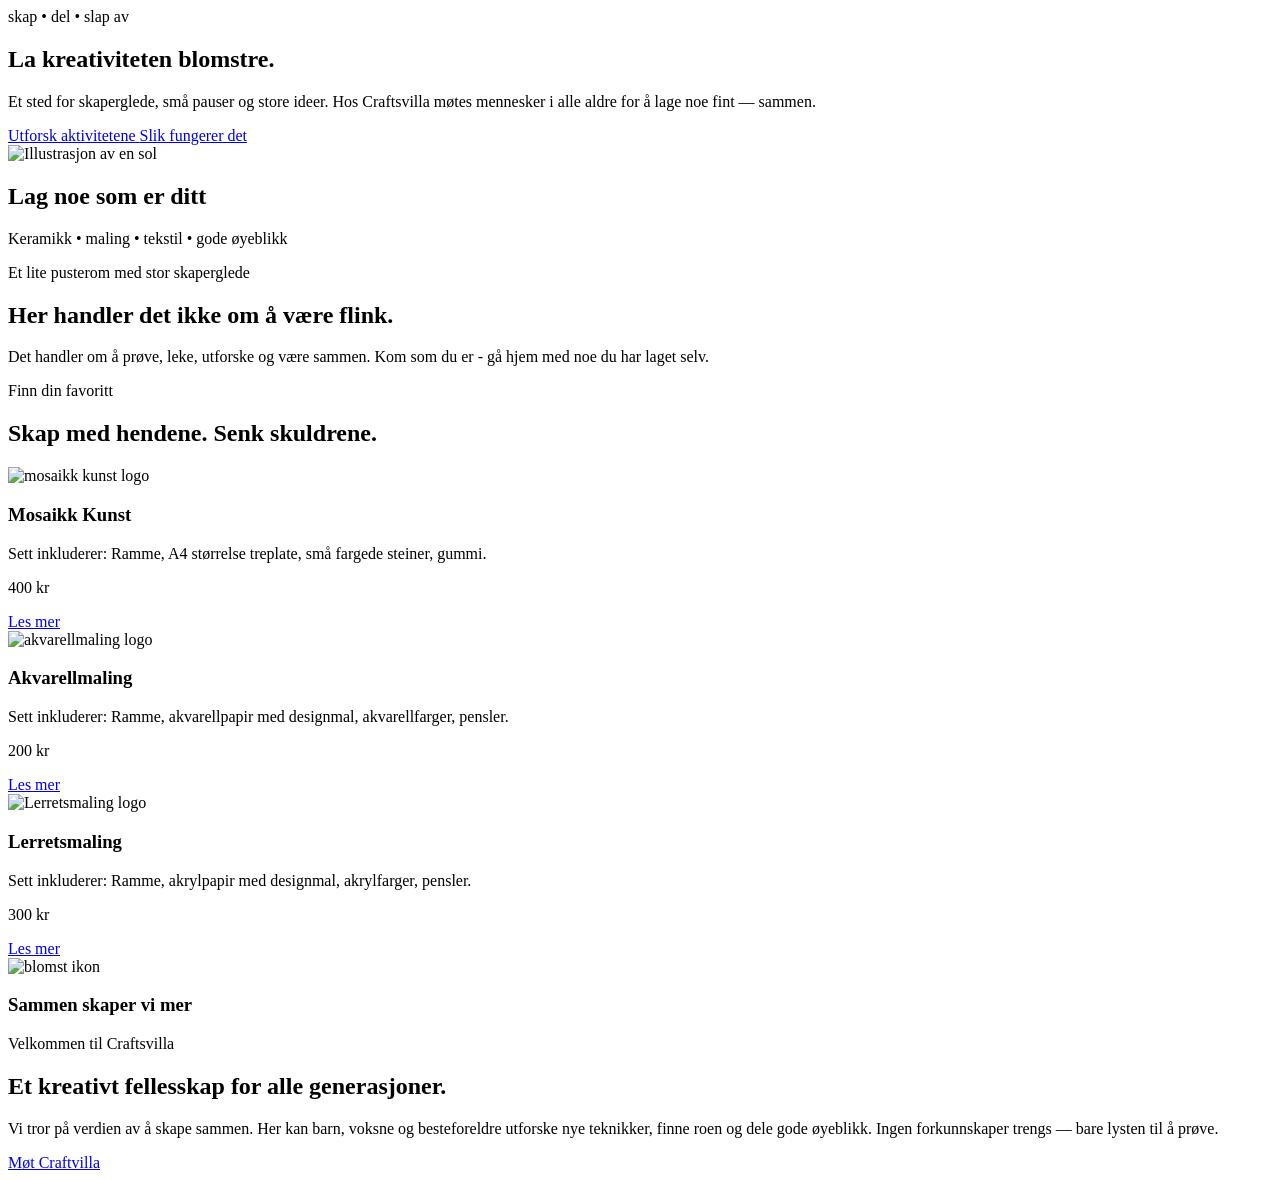
==== index.html @ da7d692d "Img url fix" ====
<!DOCTYPE html>
<html lang="no">

<head>
    <meta charset="UTF-8">
    <meta name="viewport" content="width=device-width, initial-scale=1.0">
    <meta name="description" content="Craftsvilla | Kreativitet, samhold og avslapning.">
    <title>Craftsvilla | Kreativitet, samhold og avslapning.</title>

    <link rel="icon" type="image/png" href="assets/images/icons/favicon-96x96.png" sizes="96x96">
    <link rel="icon" type="image/svg+xml" href="assets/images/icons/favicon.svg">
    <link rel="shortcut icon" href="assets/images/icons/favicon.ico">
    <link rel="apple-touch-icon" sizes="180x180" href="assets/images/icons/apple-touch-icon.png">

    <link rel="preconnect" href="https://fonts.googleapis.com">
    <link rel="preconnect" href="https://fonts.gstatic.com" crossorigin>
    <link
        href="https://fonts.googleapis.com/css2?family=DM+Sans:ital,opsz,wght@0,9..40,100..1000;1,9..40,100..1000&display=swap"
        rel="stylesheet">

    <link rel="stylesheet" href="css/style.css">
    <link rel="stylesheet" href="css/components.css">

    <script src="js/components.js" defer></script>
</head>

<body>

    <div id="header"></div>

    <main class="container">
        <!-- Hero -->
        <section class="hero" id="home">
            <div class="flex-equal gap-28 mb-4">
                <div class="hero-content">
                    <span class="bg-sage p-4 rounded text-13 font-bold text-green uppercase">skap • del • slap av</span>

                    <h1>La kreativiteten
                        blomstre.
                    </h1>
                    <p class="hero-description pb-4">
                        Et sted for skaperglede, små pauser og store ideer. Hos Craftsvilla møtes mennesker i alle aldre
                        for
                        å lage noe fint — sammen.
                    </p>
                    <div class="btn-group ">
                        <a href="#services" class="btn btn-primary mr-4">
                            Utforsk aktivitetene
                        </a>
                        <a href="#about" class="text-underline">
                            Slik fungerer det
                        </a>
                    </div>
                </div>
                <div class="hero-image hero-border rounded bg-sage">
                    <div class="bg-yellow rounded h-full py-10">
                        <div class="circle items-center">
                            <div>
                                <img src="/craftsvilla/assets/images/icons/sun_shape.png" alt="Illustrasjon av en sol"
                                    width="80" height="80">
                            </div>
                        </div>
                        <div class="headline items-center">
                            <h2 class="uppercase">Lag noe som er ditt</h2>
                            <p>Keramikk • maling • tekstil • gode øyeblikk</p>
                        </div>
                    </div>
                </div>
            </div>
        </section>
        <!-- Intro -->
        <section class="bg-green text-white py-10">
            <div class="items-center text-center ">
                <div class="p-14">
                    <p class="text-yellow uppercase text-12 font-bold">Et lite pusterom med stor
                        skaperglede</p>
                    <h2 class="text-white mt-0 pt-0">Her handler det ikke om å være flink.</h2>
                    <p class="text-cream">Det handler om å prøve, leke, utforske og være sammen. Kom som du er - gå hjem
                        med noe du har
                        laget selv.</p>
                </div>
            </div>
        </section>
        <!--Services three col-->
        <section id="services">
            <p class="text-orange font-bold uppercase text-12">Finn din favoritt</p>
            <h2 class="mt-0 pt-0">Skap med hendene. Senk skuldrene. </h2>
            <div class="flex-equal gap-28 mt-8">
                <div class="bg-white rounded p-4">
                    <div class="items-center bg-pink h-56 rounded">
                        <img src="/craftsvilla/assets/images/icons/services1.svg" alt="mosaikk kunst logo">
                    </div>
                    <div class="pb-8">
                        <h3>Mosaikk Kunst </h3>
                        <p class="text-secondary text-14">Sett inkluderer: Ramme, A4 størrelse treplate, små fargede
                            steiner, gummi.</p>
                        <p class="text-13 font-bold">400 kr</p>
                        <a href="#" class="text-orange font-bold text-13">
                            Les mer
                        </a>
                    </div>
                </div>
                <div class="bg-white rounded p-4">
                    <div class="items-center bg-yellow h-56 rounded">
                        <img src="/craftsvilla/assets/images/icons/services2.svg" alt="akvarellmaling logo">
                    </div>
                    <div class="pb-8">
                        <h3>Akvarellmaling </h3>
                        <p class="text-secondary text-14">Sett inkluderer: Ramme, akvarellpapir med designmal,
                            akvarellfarger,
                            pensler.</p>
                        <p class="text-13 font-bold">200 kr</p>
                        <a href="#" class="text-orange font-bold text-13">
                            Les mer
                        </a>
                    </div>
                </div>
                <div class="bg-white rounded p-4">
                    <div class="items-center bg-sage h-56 rounded">
                        <img src="/craftsvilla/assets/images/icons/services3.svg" alt="Lerretsmaling logo">
                    </div>
                    <div class="pb-8">
                        <h3>Lerretsmaling </h3>
                        <p class="text-secondary text-14">Sett inkluderer: Ramme, akrylpapir med designmal, akrylfarger,
                            pensler.</p>
                        <p class="text-14 font-bold">300 kr</p>
                        <a href="#" class="text-orange font-bold text-13">
                            Les mer
                        </a>
                    </div>
                </div>
            </div>
        </section>


        <!--About two col -->
        <section id="about">
            <div class="media-text bg-pink p-12">
                <div class="hero-image bg-yellow rounded items-center">
                    <div class="flower  items-center">
                        <img src="/craftsvilla/assets/images/icons/flower.svg" alt="blomst ikon">
                        <h3 class="uppercase font-bold text-13 text-green">Sammen skaper vi mer</h3>
                    </div>

                </div>
                <div class="hero-content">
                    <p class="uppercase text-orange font-bold text-13">Velkommen til Craftsvilla</p>

                    <h2 class="hero-description">
                        Et kreativt fellesskap
                        for alle generasjoner.
                    </h2>
                    <p class="text-16 text-primary">Vi tror på verdien av å skape sammen. Her kan barn, voksne og
                        besteforeldre utforske nye
                        teknikker, finne roen og dele gode øyeblikk. Ingen forkunnskaper trengs — bare lysten
                        til å prøve.</p>
                    <div class="btn-group mt-4">
                        <a href="#" class="btn btn-secondary">
                            Møt Craftvilla
                        </a>
                    </div>
                </div>

            </div>
        </section>


    </main>
    <div id="footer"></div>

</body>

</html>
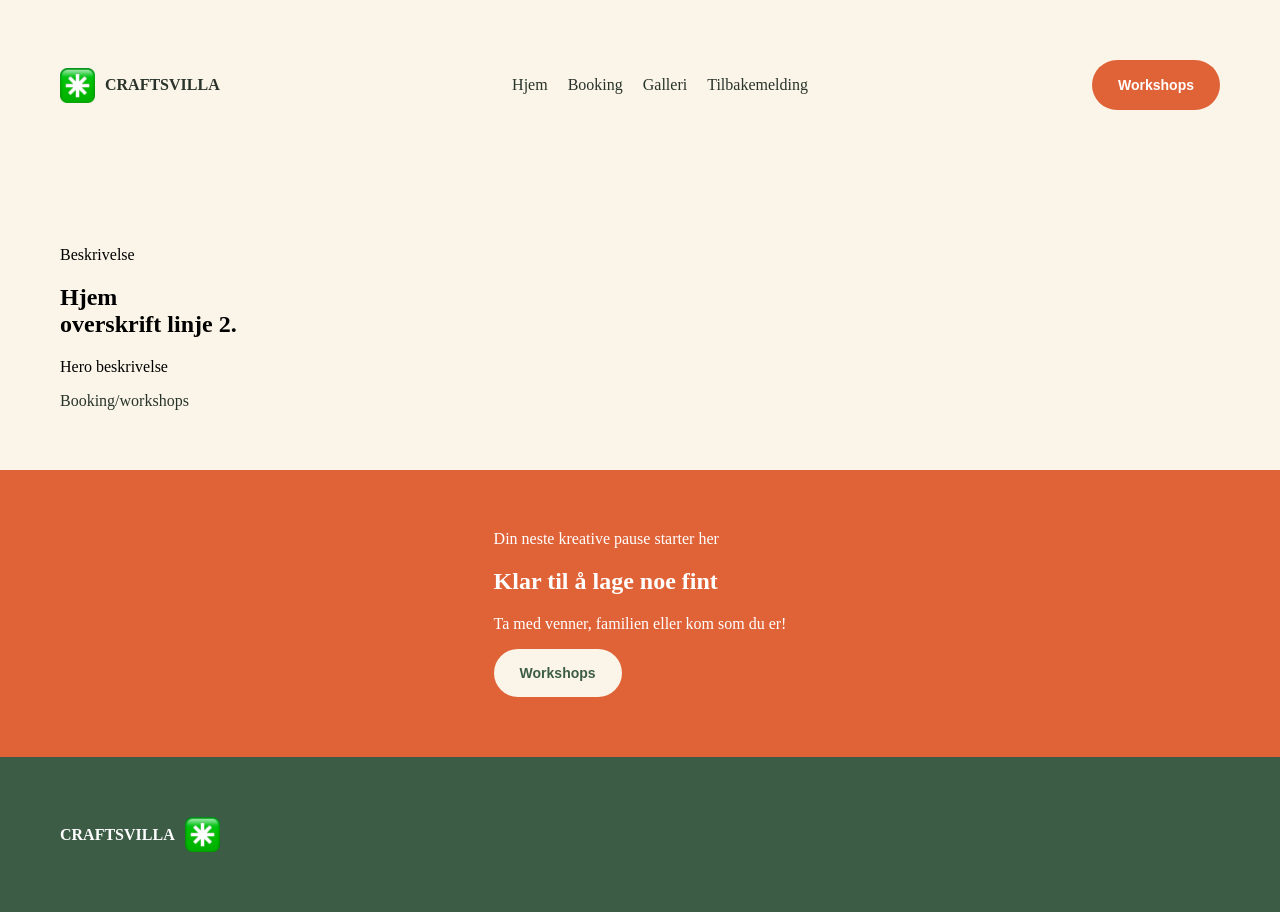
==== commit 9a51254d: "initial commit" ====
--- a/index.html
+++ b/index.html
@@ -4,19 +4,8 @@
 <head>
     <meta charset="UTF-8">
     <meta name="viewport" content="width=device-width, initial-scale=1.0">
-    <meta name="description" content="Craftsvilla | Kreativitet, samhold og avslapning.">
-    <title>Craftsvilla | Kreativitet, samhold og avslapning.</title>
-
-    <link rel="icon" type="image/png" href="assets/images/icons/favicon-96x96.png" sizes="96x96">
-    <link rel="icon" type="image/svg+xml" href="assets/images/icons/favicon.svg">
-    <link rel="shortcut icon" href="assets/images/icons/favicon.ico">
-    <link rel="apple-touch-icon" sizes="180x180" href="assets/images/icons/apple-touch-icon.png">
-
-    <link rel="preconnect" href="https://fonts.googleapis.com">
-    <link rel="preconnect" href="https://fonts.gstatic.com" crossorigin>
-    <link
-        href="https://fonts.googleapis.com/css2?family=DM+Sans:ital,opsz,wght@0,9..40,100..1000;1,9..40,100..1000&display=swap"
-        rel="stylesheet">
+    <meta name="description" content="Craftsvilla  Creative workshops, inspiring experiences and moments together.">
+    <title>Craftsvilla | >Kreativitet, samhold og avslapning .</title>
 
     <link rel="stylesheet" href="css/style.css">
     <link rel="stylesheet" href="css/components.css">
@@ -28,142 +17,25 @@
 
     <div id="header"></div>
 
+    <!-- Hero -->
     <main class="container">
-        <!-- Hero -->
         <section class="hero" id="home">
-            <div class="flex-equal gap-28 mb-4">
-                <div class="hero-content">
-                    <span class="bg-sage p-4 rounded text-13 font-bold text-green uppercase">skap • del • slap av</span>
+            <div class="hero-content">
+                <p class="">Beskrivelse</p>
 
-                    <h1>La kreativiteten
-                        blomstre.
-                    </h1>
-                    <p class="hero-description pb-4">
-                        Et sted for skaperglede, små pauser og store ideer. Hos Craftsvilla møtes mennesker i alle aldre
-                        for
-                        å lage noe fint — sammen.
-                    </p>
-                    <div class="btn-group ">
-                        <a href="#services" class="btn btn-primary mr-4">
-                            Utforsk aktivitetene
-                        </a>
-                        <a href="#about" class="text-underline">
-                            Slik fungerer det
-                        </a>
-                    </div>
-                </div>
-                <div class="hero-image hero-border rounded bg-sage">
-                    <div class="bg-yellow rounded h-full py-10">
-                        <div class="circle items-center">
-                            <div>
-                                <img src="/craftsvilla/assets/images/icons/sun_shape.png" alt="Illustrasjon av en sol"
-                                    width="80" height="80">
-                            </div>
-                        </div>
-                        <div class="headline items-center">
-                            <h2 class="uppercase">Lag noe som er ditt</h2>
-                            <p>Keramikk • maling • tekstil • gode øyeblikk</p>
-                        </div>
-                    </div>
-                </div>
+                <h1>Hjem<br>
+                    <span>overskrift linje 2.</span>
+                </h1>
+
+                <p class="hero-description">
+                    Hero beskrivelse
+                </p>
+
+                <a href="#" class="primary-button">
+                    Booking/workshops
+                </a>
             </div>
         </section>
-        <!-- Intro -->
-        <section class="bg-green text-white py-10">
-            <div class="items-center text-center ">
-                <div class="p-14">
-                    <p class="text-yellow uppercase text-12 font-bold">Et lite pusterom med stor
-                        skaperglede</p>
-                    <h2 class="text-white mt-0 pt-0">Her handler det ikke om å være flink.</h2>
-                    <p class="text-cream">Det handler om å prøve, leke, utforske og være sammen. Kom som du er - gå hjem
-                        med noe du har
-                        laget selv.</p>
-                </div>
-            </div>
-        </section>
-        <!--Services three col-->
-        <section id="services">
-            <p class="text-orange font-bold uppercase text-12">Finn din favoritt</p>
-            <h2 class="mt-0 pt-0">Skap med hendene. Senk skuldrene. </h2>
-            <div class="flex-equal gap-28 mt-8">
-                <div class="bg-white rounded p-4">
-                    <div class="items-center bg-pink h-56 rounded">
-                        <img src="/craftsvilla/assets/images/icons/services1.svg" alt="mosaikk kunst logo">
-                    </div>
-                    <div class="pb-8">
-                        <h3>Mosaikk Kunst </h3>
-                        <p class="text-secondary text-14">Sett inkluderer: Ramme, A4 størrelse treplate, små fargede
-                            steiner, gummi.</p>
-                        <p class="text-13 font-bold">400 kr</p>
-                        <a href="#" class="text-orange font-bold text-13">
-                            Les mer
-                        </a>
-                    </div>
-                </div>
-                <div class="bg-white rounded p-4">
-                    <div class="items-center bg-yellow h-56 rounded">
-                        <img src="/craftsvilla/assets/images/icons/services2.svg" alt="akvarellmaling logo">
-                    </div>
-                    <div class="pb-8">
-                        <h3>Akvarellmaling </h3>
-                        <p class="text-secondary text-14">Sett inkluderer: Ramme, akvarellpapir med designmal,
-                            akvarellfarger,
-                            pensler.</p>
-                        <p class="text-13 font-bold">200 kr</p>
-                        <a href="#" class="text-orange font-bold text-13">
-                            Les mer
-                        </a>
-                    </div>
-                </div>
-                <div class="bg-white rounded p-4">
-                    <div class="items-center bg-sage h-56 rounded">
-                        <img src="/craftsvilla/assets/images/icons/services3.svg" alt="Lerretsmaling logo">
-                    </div>
-                    <div class="pb-8">
-                        <h3>Lerretsmaling </h3>
-                        <p class="text-secondary text-14">Sett inkluderer: Ramme, akrylpapir med designmal, akrylfarger,
-                            pensler.</p>
-                        <p class="text-14 font-bold">300 kr</p>
-                        <a href="#" class="text-orange font-bold text-13">
-                            Les mer
-                        </a>
-                    </div>
-                </div>
-            </div>
-        </section>
-
-
-        <!--About two col -->
-        <section id="about">
-            <div class="media-text bg-pink p-12">
-                <div class="hero-image bg-yellow rounded items-center">
-                    <div class="flower  items-center">
-                        <img src="/craftsvilla/assets/images/icons/flower.svg" alt="blomst ikon">
-                        <h3 class="uppercase font-bold text-13 text-green">Sammen skaper vi mer</h3>
-                    </div>
-
-                </div>
-                <div class="hero-content">
-                    <p class="uppercase text-orange font-bold text-13">Velkommen til Craftsvilla</p>
-
-                    <h2 class="hero-description">
-                        Et kreativt fellesskap
-                        for alle generasjoner.
-                    </h2>
-                    <p class="text-16 text-primary">Vi tror på verdien av å skape sammen. Her kan barn, voksne og
-                        besteforeldre utforske nye
-                        teknikker, finne roen og dele gode øyeblikk. Ingen forkunnskaper trengs — bare lysten
-                        til å prøve.</p>
-                    <div class="btn-group mt-4">
-                        <a href="#" class="btn btn-secondary">
-                            Møt Craftvilla
-                        </a>
-                    </div>
-                </div>
-
-            </div>
-        </section>
-
 
     </main>
     <div id="footer"></div>
--- a/css/style.css
+++ b/css/style.css
@@ -0,0 +1,211 @@
+:root {
+    /* COLORS – BG */
+
+    --bg-cream: #FAF5E8;
+    --bg-green: #3D5C45;
+    --bg-sage: #C2D1B3;
+    --bg-orange: #E06338;
+    --bg-yellow: #F0C261;
+    --bg-pink: #E8C4B3;
+
+    /* COLORS – TEXT */
+
+    --text-primary: #29332B;
+    --text-secondary: #6B7066;
+    --text-white: #FFFFFF;
+
+
+    /* TYPOGRAPHY */
+
+    --font-family-sans: 'DM Sans', sans-serif;
+
+    --font-size-10: 10px;
+    --font-size-11: 11px;
+    --font-size-12: 12px;
+    --font-size-13: 13px;
+    --font-size-14: 14px;
+    --font-size-16: 16px;
+    --font-size-17: 17px;
+    --font-size-18: 18px;
+    --font-size-19: 19px;
+    --font-size-21: 21px;
+    --font-size-22: 22px;
+    --font-size-32: 32px;
+    --font-size-34: 34px;
+    --font-size-36: 36px;
+    --font-size-38: 38px;
+    --font-size-40: 40px;
+    --font-size-55: 55px;
+    --font-size-62: 62px;
+    --font-size-90: 90px;
+
+    --font-weight-regular: 400;
+    --font-weight-medium: 500;
+    --font-weight-bold: 700;
+    --font-weight-black: 900;
+}
+
+.container {
+    padding: 60px 80px;
+}
+
+/* Tablet */
+@media (max-width: 1024px) {
+    .container {
+        padding: 40px 40px;
+    }
+}
+
+/* Mobil */
+@media (max-width: 768px) {
+    .container {
+        padding: 24px 20px;
+    }
+}
+
+/* Små skjermer */
+@media (max-width: 480px) {
+    .container {
+        padding: 20px 16px;
+    }
+}
+
+.container {
+    padding: clamp(16px, 5vw, 60px);
+}
+
+html,
+body {
+    min-height: 100%;
+    margin: 0;
+}
+
+body {
+    min-height: 100vh;
+    display: grid;
+    grid-template-rows: auto 1fr auto;
+    background-color: var(--bg-cream);
+}
+
+a {
+    color: var(--text-primary);
+    text-decoration: none;
+}
+
+a:hover {
+    text-decoration: underline;
+    text-underline-offset: 4px;
+}
+
+/* BASE BUTTONS */
+
+.btn {
+    display: inline-flex;
+    align-items: center;
+    justify-content: center;
+    gap: 8px;
+
+    padding: 14px 24px;
+    border: 2px solid transparent;
+    border-radius: 50px;
+
+    font-family: var(--font-family-sans);
+    font-size: var(--font-size-14);
+    font-weight: var(--font-weight-bold);
+    line-height: 1.2;
+    text-decoration: none;
+    text-align: center;
+
+    cursor: pointer;
+    transition:
+        background-color 0.25s ease,
+        color 0.25s ease,
+        border-color 0.25s ease,
+        transform 0.25s ease;
+}
+
+.btn:hover {
+    transform: translateY(-2px);
+}
+
+.btn:focus-visible {
+    outline: 3px solid var(--bg-yellow);
+    outline-offset: 4px;
+}
+
+.btn:active {
+    transform: translateY(0);
+}
+
+.btn-primary {
+    background-color: var(--bg-orange);
+    color: var(--text-white);
+}
+
+.btn-primary:hover {
+    background-color: var(--bg-green);
+}
+
+.btn-secondary {
+    background-color: var(--bg-green);
+    color: var(--text-white);
+}
+
+.btn-secondary:hover {
+    background-color: var(-bg-orange);
+}
+
+.btn-outline {
+    background-color: transparent;
+    color: var(-bg-green);
+    border-color: var(-bg-green);
+}
+
+.btn-outline:hover {
+    background-color: var(--bg-green);
+    color: var(--text-white);
+}
+
+.btn-light {
+    background-color: var(--bg-cream);
+    color: var(--bg-green);
+}
+
+.btn-light:hover {
+    background-color: var(--bg-yellow);
+}
+
+.btn-text {
+    padding: 8px 0;
+    border: none;
+    border-radius: 0;
+    background: none;
+    color: var(--bg-green);
+}
+
+.btn-text:hover {
+    color: var(--bg-orange);
+    transform: none;
+}
+
+.btn-sm {
+    padding: 10px 18px;
+    font-size: var(--font-size-12);
+}
+
+.btn-lg {
+    padding: 17px 32px;
+    font-size: var(--font-size-16);
+}
+
+.btn-full {
+    width: 100%;
+}
+
+.btn:disabled,
+.btn[aria-disabled="true"] {
+    opacity: 0.5;
+    cursor: not-allowed;
+    pointer-events: none;
+    transform: none;
+}
--- a/css/components.css
+++ b/css/components.css
@@ -0,0 +1,64 @@
+.header {
+    display: grid;
+    grid-template-columns: 1fr 2fr 1fr;
+
+
+    .logo {
+        display: inline-flex;
+        align-items: center;
+        gap: 10px;
+        text-decoration: none;
+        font-size: var(--font-size-28);
+        font-weight: 600;
+    }
+
+    .logo img {
+        width: 35px;
+        height: 35px;
+        display: block;
+    }
+
+    nav ul {
+        text-decoration: none;
+        list-style: none;
+        display: flex;
+        justify-content: center;
+        gap: 20px;
+
+    }
+
+    .nav-btn {
+        display: flex;
+        justify-content: end;
+    }
+}
+
+.footer {
+    background-color: var(--bg-green);
+    min-height: 200px;
+
+
+    .logo {
+        display: inline-flex;
+        align-items: center;
+        gap: 10px;
+        text-decoration: none;
+        font-size: var(--font-size-28);
+        font-weight: 600;
+        color: var(--text-white);
+    }
+
+    .logo img {
+        width: 35px;
+        height: 35px;
+        display: block;
+    }
+
+    .banner {
+        background-color: var(--bg-orange);
+        color: var(--text-white);
+        display: flex;
+        justify-content: center;
+        align-items: center;
+    }
+}
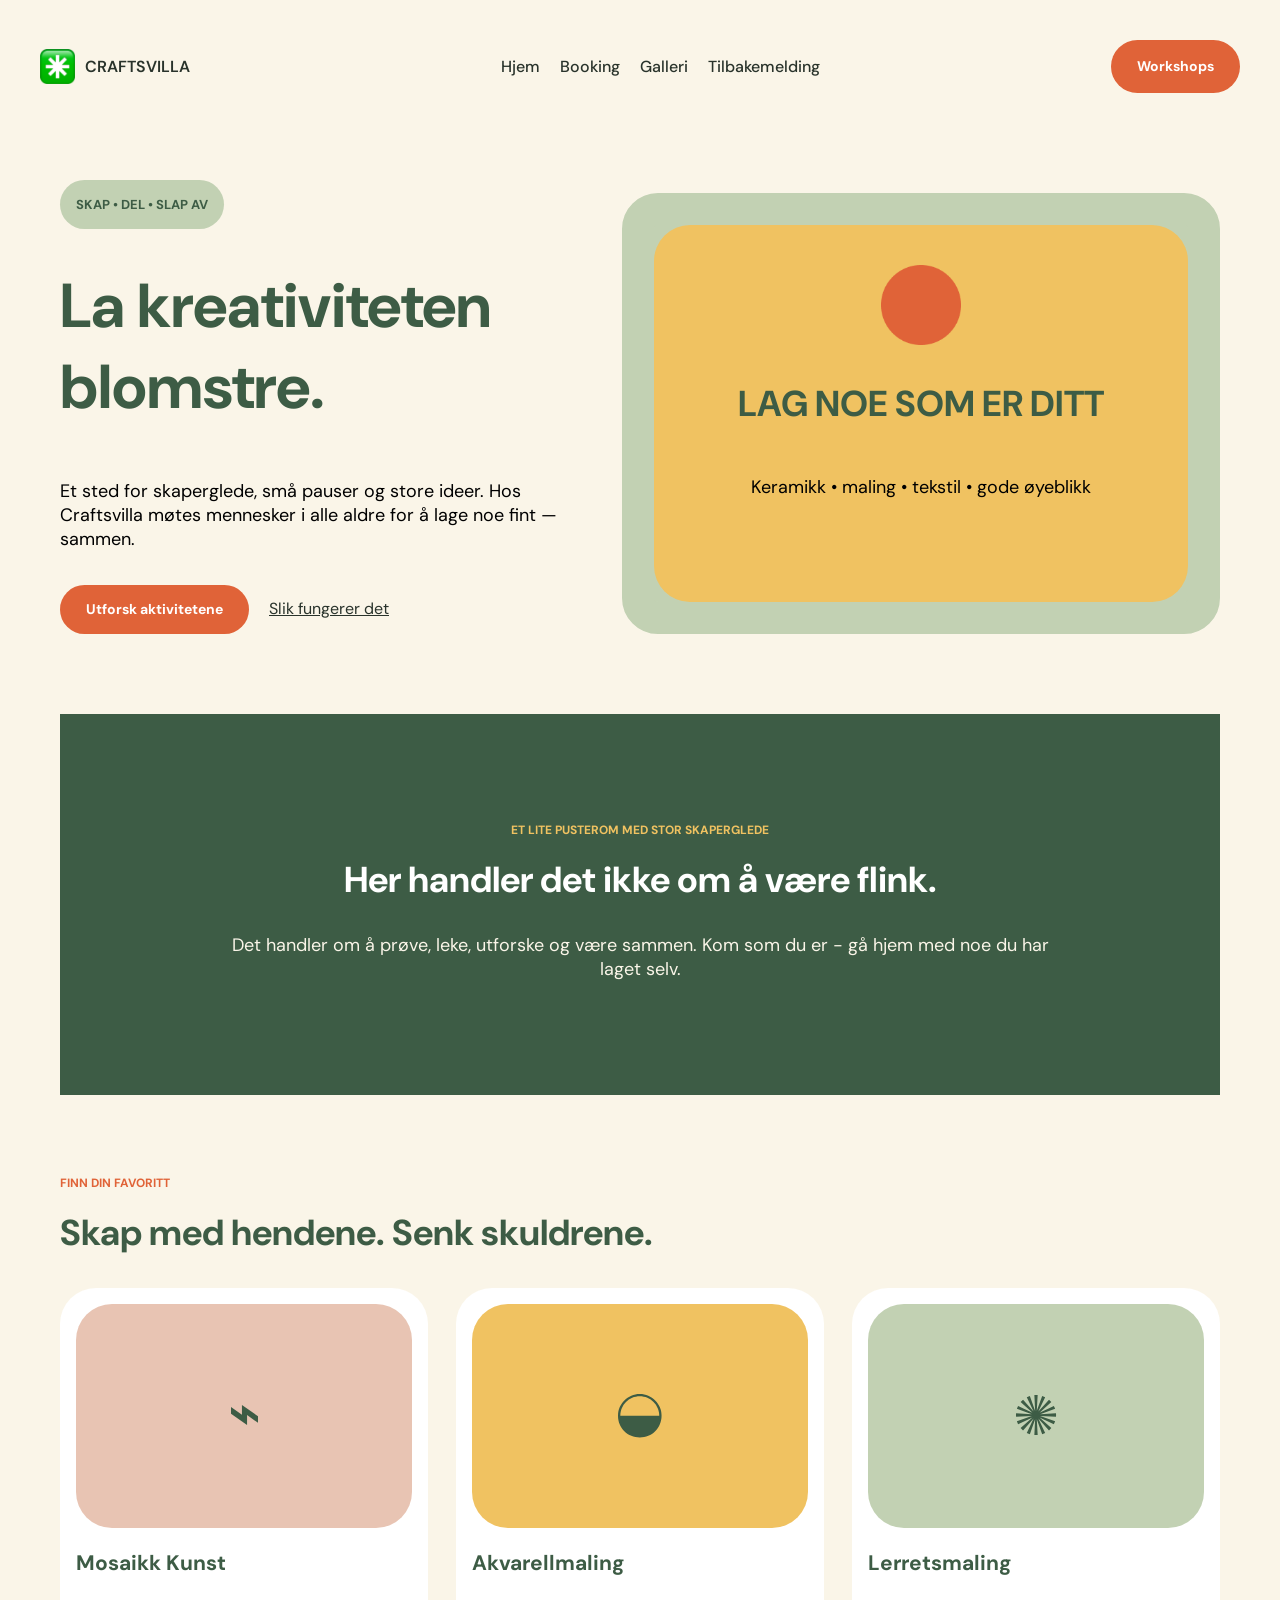
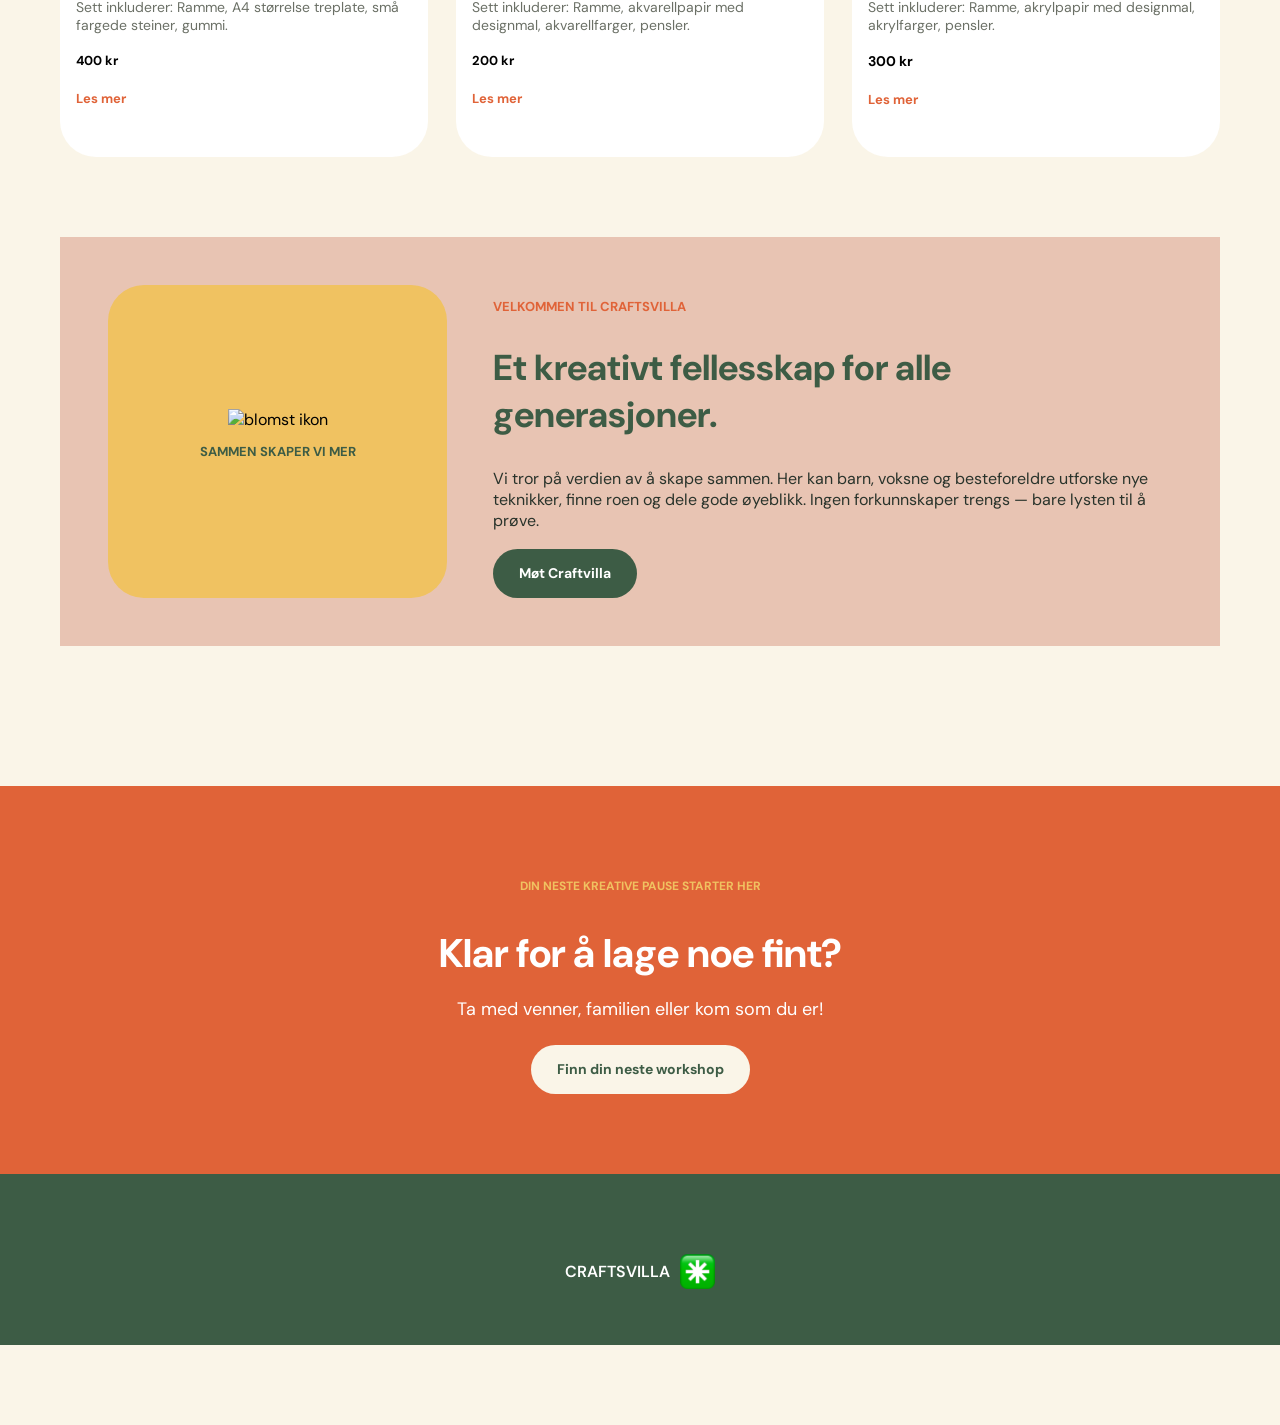
==== commit 38364d61: "Adds booking,  swiper, form, styling" ====
--- a/index.html
+++ b/index.html
@@ -4,8 +4,19 @@
 <head>
     <meta charset="UTF-8">
     <meta name="viewport" content="width=device-width, initial-scale=1.0">
-    <meta name="description" content="Craftsvilla  Creative workshops, inspiring experiences and moments together.">
-    <title>Craftsvilla | >Kreativitet, samhold og avslapning .</title>
+    <meta name="description" content="Craftsvilla | Kreativitet, samhold og avslapning.">
+    <title>Craftsvilla | Kreativitet, samhold og avslapning.</title>
+
+    <link rel="icon" type="image/png" href="assets/images/icons/favicon-96x96.png" sizes="96x96">
+    <link rel="icon" type="image/svg+xml" href="assets/images/icons/favicon.svg">
+    <link rel="shortcut icon" href="assets/images/icons/favicon.ico">
+    <link rel="apple-touch-icon" sizes="180x180" href="assets/images/icons/apple-touch-icon.png">
+
+    <link rel="preconnect" href="https://fonts.googleapis.com">
+    <link rel="preconnect" href="https://fonts.gstatic.com" crossorigin>
+    <link
+        href="https://fonts.googleapis.com/css2?family=DM+Sans:ital,opsz,wght@0,9..40,100..1000;1,9..40,100..1000&display=swap"
+        rel="stylesheet">
 
     <link rel="stylesheet" href="css/style.css">
     <link rel="stylesheet" href="css/components.css">
@@ -17,25 +28,142 @@
 
     <div id="header"></div>
 
-    <!-- Hero -->
     <main class="container">
+        <!-- Hero -->
         <section class="hero" id="home">
-            <div class="hero-content">
-                <p class="">Beskrivelse</p>
+            <div class="flex-equal gap-28 mb-4">
+                <div class="hero-content">
+                    <span class="bg-sage p-4 rounded text-13 font-bold text-green uppercase">skap • del • slap av</span>
 
-                <h1>Hjem<br>
-                    <span>overskrift linje 2.</span>
-                </h1>
-
-                <p class="hero-description">
-                    Hero beskrivelse
-                </p>
-
-                <a href="#" class="primary-button">
-                    Booking/workshops
-                </a>
+                    <h1>La kreativiteten
+                        blomstre.
+                    </h1>
+                    <p class="hero-description pb-4">
+                        Et sted for skaperglede, små pauser og store ideer. Hos Craftsvilla møtes mennesker i alle aldre
+                        for
+                        å lage noe fint — sammen.
+                    </p>
+                    <div class="btn-group ">
+                        <a href="#services" class="btn btn-primary mr-4">
+                            Utforsk aktivitetene
+                        </a>
+                        <a href="#about" class="text-underline">
+                            Slik fungerer det
+                        </a>
+                    </div>
+                </div>
+                <div class="hero-image hero-border rounded bg-sage">
+                    <div class="bg-yellow rounded h-full py-10">
+                        <div class="circle items-center">
+                            <div>
+                                <img src="/assets/images/icons/sun_shape.png" alt="Illustrasjon av en sol" width="80"
+                                    height="80">
+                            </div>
+                        </div>
+                        <div class="headline items-center">
+                            <h2 class="uppercase">Lag noe som er ditt</h2>
+                            <p>Keramikk • maling • tekstil • gode øyeblikk</p>
+                        </div>
+                    </div>
+                </div>
             </div>
         </section>
+        <!-- Intro -->
+        <section class="bg-green text-white py-10">
+            <div class="items-center text-center ">
+                <div class="p-14">
+                    <p class="text-yellow uppercase text-12 font-bold">Et lite pusterom med stor
+                        skaperglede</p>
+                    <h2 class="text-white mt-0 pt-0">Her handler det ikke om å være flink.</h2>
+                    <p class="text-cream">Det handler om å prøve, leke, utforske og være sammen. Kom som du er - gå hjem
+                        med noe du har
+                        laget selv.</p>
+                </div>
+            </div>
+        </section>
+        <!--Services three col-->
+        <section id="services">
+            <p class="text-orange font-bold uppercase text-12">Finn din favoritt</p>
+            <h2 class="mt-0 pt-0">Skap med hendene. Senk skuldrene. </h2>
+            <div class="flex-equal gap-28 mt-8">
+                <div class="bg-white rounded p-4">
+                    <div class="items-center bg-pink h-56 rounded">
+                        <img src="/assets/images/icons/services1.svg" alt="mosaikk kunst logo">
+                    </div>
+                    <div class="pb-8">
+                        <h3>Mosaikk Kunst </h3>
+                        <p class="text-secondary text-14">Sett inkluderer: Ramme, A4 størrelse treplate, små fargede
+                            steiner, gummi.</p>
+                        <p class="text-13 font-bold">400 kr</p>
+                        <a href="#" class="text-orange font-bold text-13">
+                            Les mer
+                        </a>
+                    </div>
+                </div>
+                <div class="bg-white rounded p-4">
+                    <div class="items-center bg-yellow h-56 rounded">
+                        <img src="/assets/images/icons/services2.svg" alt="akvarellmaling logo">
+                    </div>
+                    <div class="pb-8">
+                        <h3>Akvarellmaling </h3>
+                        <p class="text-secondary text-14">Sett inkluderer: Ramme, akvarellpapir med designmal,
+                            akvarellfarger,
+                            pensler.</p>
+                        <p class="text-13 font-bold">200 kr</p>
+                        <a href="#" class="text-orange font-bold text-13">
+                            Les mer
+                        </a>
+                    </div>
+                </div>
+                <div class="bg-white rounded p-4">
+                    <div class="items-center bg-sage h-56 rounded">
+                        <img src="/assets/images/icons/services3.svg" alt="Lerretsmaling logo">
+                    </div>
+                    <div class="pb-8">
+                        <h3>Lerretsmaling </h3>
+                        <p class="text-secondary text-14">Sett inkluderer: Ramme, akrylpapir med designmal, akrylfarger,
+                            pensler.</p>
+                        <p class="text-14 font-bold">300 kr</p>
+                        <a href="#" class="text-orange font-bold text-13">
+                            Les mer
+                        </a>
+                    </div>
+                </div>
+            </div>
+        </section>
+
+
+        <!--About two col -->
+        <section id="about">
+            <div class="media-text bg-pink p-12">
+                <div class="hero-image bg-yellow rounded items-center">
+                    <div class="flower  items-center">
+                        <img src="/assets/images/icons/flower.svg" alt="blomst ikon">
+                        <h3 class="uppercase font-bold text-13 text-green">Sammen skaper vi mer</h3>
+                    </div>
+
+                </div>
+                <div class="hero-content">
+                    <p class="uppercase text-orange font-bold text-13">Velkommen til Craftsvilla</p>
+
+                    <h2 class="hero-description">
+                        Et kreativt fellesskap
+                        for alle generasjoner.
+                    </h2>
+                    <p class="text-16 text-primary">Vi tror på verdien av å skape sammen. Her kan barn, voksne og
+                        besteforeldre utforske nye
+                        teknikker, finne roen og dele gode øyeblikk. Ingen forkunnskaper trengs — bare lysten
+                        til å prøve.</p>
+                    <div class="btn-group mt-4">
+                        <a href="#" class="btn btn-secondary">
+                            Møt Craftvilla
+                        </a>
+                    </div>
+                </div>
+
+            </div>
+        </section>
+
 
     </main>
     <div id="footer"></div>
--- a/css/style.css
+++ b/css/style.css
@@ -1,6 +1,6 @@
 :root {
     /* COLORS – BG */
-
+    --bg-white: #FFFFFf;
     --bg-cream: #FAF5E8;
     --bg-green: #3D5C45;
     --bg-sage: #C2D1B3;
@@ -13,11 +13,16 @@
     --text-primary: #29332B;
     --text-secondary: #6B7066;
     --text-white: #FFFFFF;
+    --text-orange: #E06338;
+    --text-yellow: #F0C261;
+    --text-cream: #FAF5E8;
+    --text-green: #3D5C45;
 
 
     /* TYPOGRAPHY */
 
     --font-family-sans: 'DM Sans', sans-serif;
+
 
     --font-size-10: 10px;
     --font-size-11: 11px;
@@ -45,8 +50,239 @@
     --font-weight-black: 900;
 }
 
+*,
+*::before,
+*::after {
+    box-sizing: border-box;
+}
+
+.bg-white {
+    background-color: var(--bg-white);
+}
+
+.bg-cream {
+    background-color: var(--bg-cream);
+}
+
+.bg-green {
+    background-color: var(--bg-green);
+}
+
+.bg-sage {
+    background-color: var(--bg-sage);
+}
+
+.bg-orange {
+    background-color: var(--bg-orange);
+}
+
+.bg-yellow {
+    background-color: var(--bg-yellow);
+}
+
+.bg-pink {
+    background-color: var(--bg-pink);
+}
+
+.text-primary {
+    color: var(--text-primary);
+}
+
+.text-secondary {
+    color: var(--text-secondary);
+}
+
+.text-white {
+    color: var(--text-white);
+}
+
+.text-orange {
+    color: var(--text-orange);
+}
+
+.text-yellow {
+    color: var(--text-yellow);
+}
+
+.text-cream {
+    color: var(--text-cream);
+}
+
+.text-green {
+    color: var(--text-green);
+}
+
+.border-cream {
+    border-color: var(--bg-cream);
+}
+
+.border-green {
+    border-color: var(--bg-green);
+}
+
+.border-sage {
+    border-color: var(--bg-sage);
+}
+
+.border-orange {
+    border-color: var(--bg-orange);
+}
+
+.border-yellow {
+    border-color: var(--bg-yellow);
+}
+
+.border-pink {
+    border-color: var(--bg-pink);
+}
+
+.hover-bg-cream:hover {
+    background-color: var(--bg-cream);
+}
+
+.hover-bg-green:hover {
+    background-color: var(--bg-green);
+}
+
+.hover-bg-sage:hover {
+    background-color: var(--bg-sage);
+}
+
+.hover-bg-orange:hover {
+    background-color: var(--bg-orange);
+}
+
+.hover-bg-yellow:hover {
+    background-color: var(--bg-yellow);
+}
+
+.hover-bg-pink:hover {
+    background-color: var(--bg-pink);
+}
+
+.hover-text-primary:hover {
+    color: var(--text-primary);
+}
+
+.hover-text-secondary:hover {
+    color: var(--text-secondary);
+}
+
+.hover-text-white:hover {
+    color: var(--text-white);
+}
+
+.hover-text-green:hover {
+    color: var(--bg-green);
+}
+
+.hover-text-orange:hover {
+    color: var(--bg-orange);
+}
+
+.text-10 {
+    font-size: var(--font-size-10);
+}
+
+.text-11 {
+    font-size: var(--font-size-11);
+}
+
+.text-12 {
+    font-size: var(--font-size-12);
+}
+
+.text-13 {
+    font-size: var(--font-size-13);
+}
+
+.text-14 {
+    font-size: var(--font-size-14);
+}
+
+.text-16 {
+    font-size: var(--font-size-16);
+}
+
+.text-17 {
+    font-size: var(--font-size-17);
+}
+
+.text-18,
+p {
+    font-size: var(--font-size-18);
+}
+
+.text-19 {
+    font-size: var(--font-size-19);
+}
+
+.text-21,
+h3 {
+    font-size: var(--font-size-21);
+}
+
+.text-22 {
+    font-size: var(--font-size-22);
+}
+
+.text-32 {
+    font-size: var(--font-size-32);
+}
+
+.text-34 {
+    font-size: var(--font-size-34);
+}
+
+.text-36,
+h2 {
+    font-size: var(--font-size-36);
+}
+
+.text-38 {
+    font-size: var(--font-size-38);
+}
+
+.text-40 {
+    font-size: var(--font-size-40);
+}
+
+.text-55 {
+    font-size: var(--font-size-55);
+}
+
+.text-62,
+h1 {
+    font-size: var(--font-size-62);
+}
+
+.text-90 {
+    font-size: var(--font-size-90);
+}
+
+.rounded {
+    border-radius: 36px;
+}
+
 .container {
     padding: 60px 80px;
+    max-width: 1440px;
+    margin: 0 auto;
+}
+
+section {
+    margin-bottom: 80px;
+}
+
+h1,
+h2,
+h3,
+h4 {
+    color: var(--bg-green);
+}
+
+.text-center {
+    text-align: center;
 }
 
 /* Tablet */
@@ -76,14 +312,14 @@
 
 html,
 body {
+    font-family: var(--font-family-sans);
     min-height: 100%;
     margin: 0;
+    scroll-behavior: smooth;
 }
 
 body {
     min-height: 100vh;
-    display: grid;
-    grid-template-rows: auto 1fr auto;
     background-color: var(--bg-cream);
 }
 
@@ -95,6 +331,22 @@
 a:hover {
     text-decoration: underline;
     text-underline-offset: 4px;
+}
+
+.uppercase {
+    text-transform: uppercase;
+}
+
+.text-underline {
+    text-decoration: underline;
+}
+
+.font-medium {
+    font-weight: var(--font-weight-medium)
+}
+
+.font-bold {
+    font-weight: var(--font-weight-bold)
 }
 
 /* BASE BUTTONS */
@@ -208,4 +460,796 @@
     cursor: not-allowed;
     pointer-events: none;
     transform: none;
+}
+
+/*Layout*/
+.flex {
+    display: flex;
+    flex-wrap: wrap;
+
+}
+
+.flex-equal {
+    display: flex;
+}
+
+.flex-equal>* {
+    flex: 1 1 0px;
+}
+
+.gap-18 {
+    gap: 18px;
+}
+
+.gap-28 {
+    gap: 28px;
+}
+
+.grid {
+    display: gird;
+}
+
+.h-full {
+    height: 100%;
+}
+
+.w-full {
+    width: 100%;
+}
+
+.h-56 {
+    height: 224px;
+}
+
+.items-center {
+    display: grid;
+    place-items: center;
+    grid-template-columns: auto;
+    grid-template-rows: auto;
+
+}
+
+/*padding*/
+/* Padding - all sides */
+.p-0 {
+    padding: 0;
+}
+
+.p-1 {
+    padding: 4px;
+}
+
+.p-2 {
+    padding: 8px;
+}
+
+.p-3 {
+    padding: 12px;
+}
+
+.p-4 {
+    padding: 16px;
+}
+
+.p-5 {
+    padding: 20px;
+}
+
+.p-6 {
+    padding: 24px;
+}
+
+.p-7 {
+    padding: 28px;
+}
+
+.p-8 {
+    padding: 32px;
+}
+
+.p-9 {
+    padding: 36px;
+}
+
+.p-10 {
+    padding: 40px;
+}
+
+.p-11 {
+    padding: 44px;
+}
+
+.p-12 {
+    padding: 48px;
+}
+
+.p-14 {
+    padding: 56px;
+}
+
+/* Horizontal */
+.px-0 {
+    padding-inline: 0;
+}
+
+.px-1 {
+    padding-inline: 4px;
+}
+
+.px-2 {
+    padding-inline: 8px;
+}
+
+.px-3 {
+    padding-inline: 12px;
+}
+
+.px-4 {
+    padding-inline: 16px;
+}
+
+.px-5 {
+    padding-inline: 20px;
+}
+
+.px-6 {
+    padding-inline: 24px;
+}
+
+.px-7 {
+    padding-inline: 28px;
+}
+
+.px-8 {
+    padding-inline: 32px;
+}
+
+.px-9 {
+    padding-inline: 36px;
+}
+
+.px-10 {
+    padding-inline: 40px;
+}
+
+.px-11 {
+    padding-inline: 44px;
+}
+
+.px-12 {
+    padding-inline: 48px;
+}
+
+.px-14 {
+    padding-inline: 56px;
+}
+
+/* Vertical */
+.py-0 {
+    padding-block: 0;
+}
+
+.py-1 {
+    padding-block: 4px;
+}
+
+.py-2 {
+    padding-block: 8px;
+}
+
+.py-3 {
+    padding-block: 12px;
+}
+
+.py-4 {
+    padding-block: 16px;
+}
+
+.py-5 {
+    padding-block: 20px;
+}
+
+.py-6 {
+    padding-block: 24px;
+}
+
+.py-7 {
+    padding-block: 28px;
+}
+
+.py-8 {
+    padding-block: 32px;
+}
+
+.py-9 {
+    padding-block: 36px;
+}
+
+.py-10 {
+    padding-block: 40px;
+}
+
+.py-11 {
+    padding-block: 44px;
+}
+
+.py-12 {
+    padding-block: 48px;
+}
+
+.py-14 {
+    padding-block: 56px;
+}
+
+/* Individual sides */
+.pt-0 {
+    padding-top: 0;
+}
+
+.pt-2 {
+    padding-top: 8px;
+}
+
+.pt-4 {
+    padding-top: 16px;
+}
+
+.pt-6 {
+    padding-top: 24px;
+}
+
+.pt-8 {
+    padding-top: 32px;
+}
+
+.pt-10 {
+    padding-top: 40px;
+}
+
+.pt-12 {
+    padding-top: 48px;
+}
+
+.pt-14 {
+    padding-top: 56px;
+}
+
+.pb-0 {
+    padding-bottom: 0;
+}
+
+.pb-2 {
+    padding-bottom: 8px;
+}
+
+.pb-4 {
+    padding-bottom: 16px;
+}
+
+.pb-6 {
+    padding-bottom: 24px;
+}
+
+.pb-8 {
+    padding-bottom: 32px;
+}
+
+.pb-10 {
+    padding-bottom: 40px;
+}
+
+.pb-12 {
+    padding-bottom: 48px;
+}
+
+.pb-14 {
+    padding-bottom: 56px;
+}
+
+.pl-0 {
+    padding-left: 0;
+}
+
+.pl-2 {
+    padding-left: 8px;
+}
+
+.pl-4 {
+    padding-left: 16px;
+}
+
+.pl-6 {
+    padding-left: 24px;
+}
+
+.pl-8 {
+    padding-left: 32px;
+}
+
+.pl-10 {
+    padding-left: 40px;
+}
+
+.pl-12 {
+    padding-left: 48px;
+}
+
+.pl-14 {
+    padding-left: 56px;
+}
+
+.pr-0 {
+    padding-right: 0;
+}
+
+.pr-2 {
+    padding-right: 8px;
+}
+
+.pr-4 {
+    padding-right: 16px;
+}
+
+.pr-6 {
+    padding-right: 24px;
+}
+
+.pr-8 {
+    padding-right: 32px;
+}
+
+.pr-10 {
+    padding-right: 40px;
+}
+
+.pr-12 {
+    padding-right: 48px;
+}
+
+.pr-14 {
+    padding-right: 56px;
+}
+
+/*margin*/
+/* Margin - all sides */
+.m-0 {
+    margin: 0;
+}
+
+.m-1 {
+    margin: 4px;
+}
+
+.m-2 {
+    margin: 8px;
+}
+
+.m-3 {
+    margin: 12px;
+}
+
+.m-4 {
+    margin: 16px;
+}
+
+.m-5 {
+    margin: 20px;
+}
+
+.m-6 {
+    margin: 24px;
+}
+
+.m-7 {
+    margin: 28px;
+}
+
+.m-8 {
+    margin: 32px;
+}
+
+.m-9 {
+    margin: 36px;
+}
+
+.m-10 {
+    margin: 40px;
+}
+
+.m-11 {
+    margin: 44px;
+}
+
+.m-12 {
+    margin: 48px;
+}
+
+.m-14 {
+    margin: 56px;
+}
+
+/* Horizontal */
+.mx-0 {
+    margin-inline: 0;
+}
+
+.mx-1 {
+    margin-inline: 4px;
+}
+
+.mx-2 {
+    margin-inline: 8px;
+}
+
+.mx-3 {
+    margin-inline: 12px;
+}
+
+.mx-4 {
+    margin-inline: 16px;
+}
+
+.mx-5 {
+    margin-inline: 20px;
+}
+
+.mx-6 {
+    margin-inline: 24px;
+}
+
+.mx-7 {
+    margin-inline: 28px;
+}
+
+.mx-8 {
+    margin-inline: 32px;
+}
+
+.mx-9 {
+    margin-inline: 36px;
+}
+
+.mx-10 {
+    margin-inline: 40px;
+}
+
+.mx-11 {
+    margin-inline: 44px;
+}
+
+.mx-12 {
+    margin-inline: 48px;
+}
+
+.mx-14 {
+    margin-inline: 56px;
+}
+
+.mx-auto {
+    margin-inline: auto;
+}
+
+/* Vertical */
+.my-0 {
+    margin-block: 0;
+}
+
+.my-1 {
+    margin-block: 4px;
+}
+
+.my-2 {
+    margin-block: 8px;
+}
+
+.my-3 {
+    margin-block: 12px;
+}
+
+.my-4 {
+    margin-block: 16px;
+}
+
+.my-5 {
+    margin-block: 20px;
+}
+
+.my-6 {
+    margin-block: 24px;
+}
+
+.my-7 {
+    margin-block: 28px;
+}
+
+.my-8 {
+    margin-block: 32px;
+}
+
+.my-9 {
+    margin-block: 36px;
+}
+
+.my-10 {
+    margin-block: 40px;
+}
+
+.my-11 {
+    margin-block: 44px;
+}
+
+.my-12 {
+    margin-block: 48px;
+}
+
+.my-14 {
+    margin-block: 56px;
+}
+
+.my-auto {
+    margin-block: auto;
+}
+
+/* Top */
+.mt-0 {
+    margin-top: 0;
+}
+
+.mt-1 {
+    margin-top: 4px;
+}
+
+.mt-2 {
+    margin-top: 8px;
+}
+
+.mt-3 {
+    margin-top: 12px;
+}
+
+.mt-4 {
+    margin-top: 16px;
+}
+
+.mt-5 {
+    margin-top: 20px;
+}
+
+.mt-6 {
+    margin-top: 24px;
+}
+
+.mt-7 {
+    margin-top: 28px;
+}
+
+.mt-8 {
+    margin-top: 32px;
+}
+
+.mt-9 {
+    margin-top: 36px;
+}
+
+.mt-10 {
+    margin-top: 40px;
+}
+
+.mt-11 {
+    margin-top: 44px;
+}
+
+.mt-12 {
+    margin-top: 48px;
+}
+
+.mt-14 {
+    margin-top: 56px;
+}
+
+/* Bottom */
+.mb-0 {
+    margin-bottom: 0;
+}
+
+.mb-1 {
+    margin-bottom: 4px;
+}
+
+.mb-2 {
+    margin-bottom: 8px;
+}
+
+.mb-3 {
+    margin-bottom: 12px;
+}
+
+.mb-4 {
+    margin-bottom: 16px;
+}
+
+.mb-5 {
+    margin-bottom: 20px;
+}
+
+.mb-6 {
+    margin-bottom: 24px;
+}
+
+.mb-7 {
+    margin-bottom: 28px;
+}
+
+.mb-8 {
+    margin-bottom: 32px;
+}
+
+.mb-9 {
+    margin-bottom: 36px;
+}
+
+.mb-10 {
+    margin-bottom: 40px;
+}
+
+.mb-11 {
+    margin-bottom: 44px;
+}
+
+.mb-12 {
+    margin-bottom: 48px;
+}
+
+.mb-14 {
+    margin-bottom: 56px;
+}
+
+/* Left */
+.ml-0 {
+    margin-left: 0;
+}
+
+.ml-1 {
+    margin-left: 4px;
+}
+
+.ml-2 {
+    margin-left: 8px;
+}
+
+.ml-3 {
+    margin-left: 12px;
+}
+
+.ml-4 {
+    margin-left: 16px;
+}
+
+.ml-5 {
+    margin-left: 20px;
+}
+
+.ml-6 {
+    margin-left: 24px;
+}
+
+.ml-7 {
+    margin-left: 28px;
+}
+
+.ml-8 {
+    margin-left: 32px;
+}
+
+.ml-9 {
+    margin-left: 36px;
+}
+
+.ml-10 {
+    margin-left: 40px;
+}
+
+.ml-11 {
+    margin-left: 44px;
+}
+
+.ml-12 {
+    margin-left: 48px;
+}
+
+.ml-14 {
+    margin-left: 56px;
+}
+
+.ml-auto {
+    margin-left: auto;
+}
+
+/* Right */
+.mr-0 {
+    margin-right: 0;
+}
+
+.mr-1 {
+    margin-right: 4px;
+}
+
+.mr-2 {
+    margin-right: 8px;
+}
+
+.mr-3 {
+    margin-right: 12px;
+}
+
+.mr-4 {
+    margin-right: 16px;
+}
+
+.mr-5 {
+    margin-right: 20px;
+}
+
+.mr-6 {
+    margin-right: 24px;
+}
+
+.mr-7 {
+    margin-right: 28px;
+}
+
+.mr-8 {
+    margin-right: 32px;
+}
+
+.mr-9 {
+    margin-right: 36px;
+}
+
+.mr-10 {
+    margin-right: 40px;
+}
+
+.mr-11 {
+    margin-right: 44px;
+}
+
+.mr-12 {
+    margin-right: 48px;
+}
+
+.mr-14 {
+    margin-right: 56px;
+}
+
+.mr-auto {
+    margin-right: auto;
+}
+
+/*componnents*/
+/*hero*/
+.hero-border {
+    border: 32px solid var(--bg-sage);
+
+}
+
+.media-text {
+    display: grid;
+    grid-template-columns: 1fr 2fr;
+    gap: 46px;
+}
+
+.hero-description {
+    max-width: 500px;
+}
+
+.intro-text {
+    font-weight: bold;
+    font-size: 20px;
+    max-width: 860px;
+}
+
+p {
+    margin-bottom: 18px;
+    max-width: 860px;
 }
--- a/css/components.css
+++ b/css/components.css
@@ -19,6 +19,8 @@
     }
 
     nav ul {
+        font-size: 16px;
+        font-weight: 500;
         text-decoration: none;
         list-style: none;
         display: flex;
